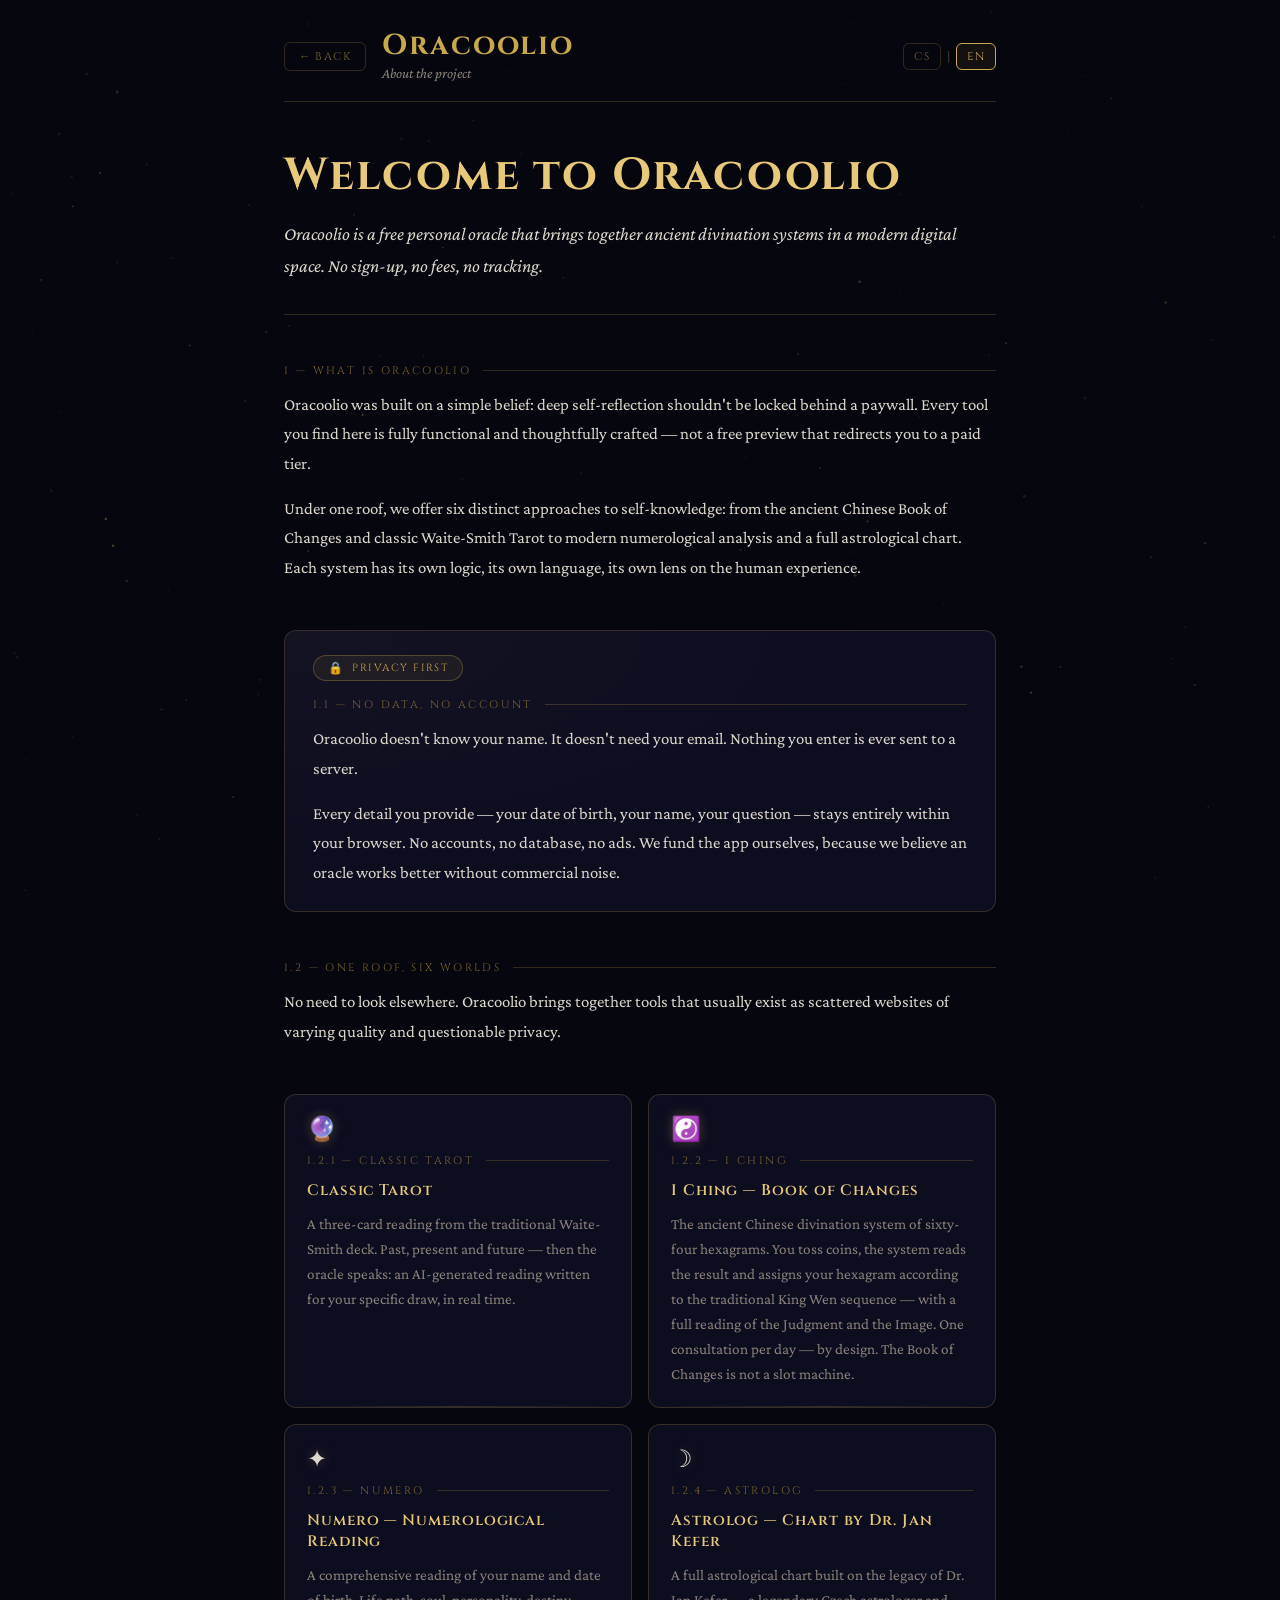
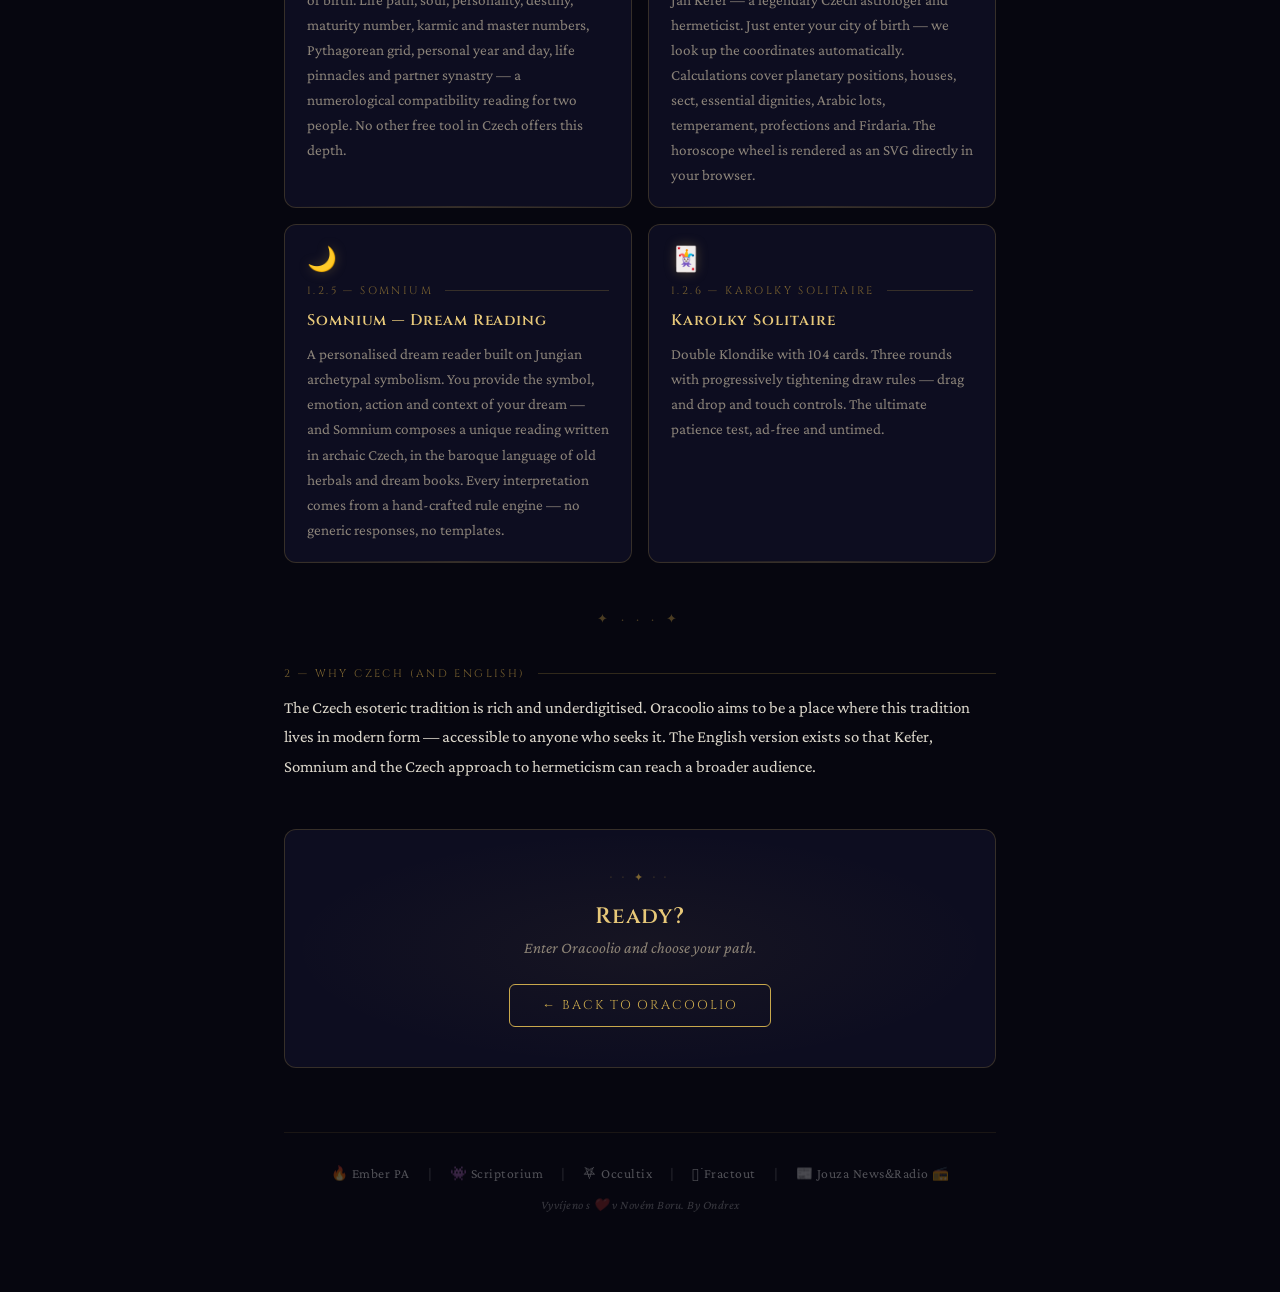
==== about/index.html @ 01c1e84a "Rename about.html to index.html" ====
<!DOCTYPE html>
<html lang="cs">
<head>
  <meta charset="UTF-8">
  <meta name="viewport" content="width=device-width, initial-scale=1.0">
  <title data-cs="O Oracooliu — Bezplatná věštírna online | Oracoolio" data-en="About Oracoolio — Free Oracle Online | Oracoolio">O Oracooliu — Bezplatná věštírna online | Oracoolio</title>
  <meta name="description" content="Oracoolio je bezplatná osobní věštírna — Tarot, I-Ťing, Numerologie, Astrolog, Somnium a Karolky Pasiáns. Bez registrace, bez reklam, bez sledování.">
  <meta name="robots" content="index, follow">
  <link rel="canonical" href="https://oracoolio.com/about/">
  <meta name="author" content="ondrex">
  <meta name="language" content="cs">
  <meta name="geo.region" content="CZ">

  <meta property="og:type"        content="website">
  <meta property="og:locale"      content="cs_CZ">
  <meta property="og:site_name"   content="Oracoolio">
  <meta property="og:title"       content="O Oracooliu — Bezplatná věštírna online">
  <meta property="og:description" content="Šest věšteckých nástrojů pod jednou střechou. Zdarma, bez registrace, bez reklam.">
  <meta property="og:url"         content="https://oracoolio.com/about/">
  <meta property="og:image"       content="https://oracoolio.com/assets/og-image.jpg">
  <meta name="twitter:card"        content="summary_large_image">
  <meta name="twitter:title"       content="O Oracooliu — Bezplatná věštírna online">
  <meta name="twitter:description" content="Šest věšteckých nástrojů pod jednou střechou. Zdarma, bez registrace, bez reklam.">
  <meta name="twitter:image"       content="https://oracoolio.com/assets/og-image.jpg">

  <script type="application/ld+json">
  {
    "@context": "https://schema.org",
    "@type": "AboutPage",
    "name": "O Oracooliu",
    "url": "https://oracoolio.com/about/",
    "description": "Oracoolio je bezplatná osobní věštírna nabízející Tarot, I-Ťing, Numerologii, Astrologii, výklad snů a karetní hry zdarma, bez registrace.",
    "publisher": {
      "@type": "Organization",
      "name": "Oracoolio",
      "url": "https://oracoolio.com/"
    },
    "inLanguage": ["cs", "en"]
  }
  </script>

  <meta name="google-site-verification" content="HeChd4paxpWn6emGa3HjuQyFjuCw85kWsUwtk1IRobY">
  <script async src="https://www.googletagmanager.com/gtag/js?id=G-VW6CLRYTF3"></script>
  <script>window.dataLayer=window.dataLayer||[];function gtag(){dataLayer.push(arguments);}gtag('js',new Date());gtag('config','G-VW6CLRYTF3');</script>
  <script>(function(w,d,s,l,i){w[l]=w[l]||[];w[l].push({'gtm.start':new Date().getTime(),event:'gtm.js'});var f=d.getElementsByTagName(s)[0],j=d.createElement(s),dl=l!='dataLayer'?'&l='+l:'';j.async=true;j.src='https://www.googletagmanager.com/gtm.js?id='+i+dl;f.parentNode.insertBefore(j,f);})(window,document,'script','dataLayer','GTM-5FG6N9KV');</script>
  <script type="text/javascript">(function(c,l,a,r,i,t,y){c[a]=c[a]||function(){(c[a].q=c[a].q||[]).push(arguments)};t=l.createElement(r);t.async=1;t.src="https://www.clarity.ms/tag/"+i;y=l.getElementsByTagName(r)[0];y.parentNode.insertBefore(t,y);})(window,document,"clarity","script","vp48p83k4t");</script>

  <link rel="icon" href="../assets/favicon.ico">
  <link rel="apple-touch-icon" sizes="180x180" href="../assets/apple-touch-icon.png">
  <meta name="theme-color" content="#06060f">
  <link href="https://fonts.googleapis.com/css2?family=Cinzel:wght@400;600;700&family=Crimson+Pro:ital,wght@0,300;0,400;0,600;1,300;1,400&display=swap" rel="stylesheet">

  <style>
    /* ── Design tokens (sdílené s Astrologem) ── */
    :root {
      --gold:        #c9a84c;
      --gold-light:  #e8c97a;
      --gold-dim:    #7a6230;
      --bg-deep:     #06060f;
      --bg-card:     #0d0d20;
      --bg-panel:    #111128;
      --border:      rgba(201,168,76,0.22);
      --border-glow: rgba(201,168,76,0.55);
      --text:        #ddd8cc;
      --text-dim:    #8a8278;
      --text-faint:  #4a4640;
      --radius:      6px;
      --radius-lg:   12px;
    }

    *, *::before, *::after { box-sizing: border-box; margin: 0; padding: 0; }

    html, body {
      background: var(--bg-deep);
      color: var(--text);
      font-family: 'Crimson Pro', Georgia, serif;
      min-height: 100vh;
      overflow-x: hidden;
    }

    /* ── Starfield canvas ── */
    #about-canvas {
      position: fixed; top: 0; left: 0;
      width: 100%; height: 100%;
      pointer-events: none; z-index: 0; opacity: 0.45;
    }

    /* ── Root wrapper ── */
    #about-root {
      position: relative; z-index: 1;
      max-width: 760px;
      margin: 0 auto;
      padding: 32px 24px 80px;
    }

    /* ── Header ── */
    .about-header {
      display: flex;
      align-items: center;
      gap: 16px;
      margin-bottom: 48px;
      padding-bottom: 20px;
      border-bottom: 1px solid var(--border);
    }
    .about-back {
      background: none;
      border: 1px solid var(--border);
      color: var(--gold-dim);
      font-family: 'Cinzel', serif;
      font-size: 0.7rem;
      letter-spacing: 0.1em;
      padding: 6px 14px;
      border-radius: var(--radius);
      cursor: pointer;
      text-decoration: none;
      transition: all 0.25s;
      text-transform: uppercase;
      white-space: nowrap;
    }
    .about-back:hover { border-color: var(--gold); color: var(--gold); background: rgba(201,168,76,0.07); }

    .about-title-group { flex: 1; }
    .about-title {
      font-family: 'Cinzel', serif;
      font-size: 1.8rem;
      font-weight: 700;
      color: var(--gold);
      letter-spacing: 0.06em;
      line-height: 1;
    }
    .about-subtitle {
      font-size: 0.9rem;
      color: var(--text-dim);
      font-style: italic;
      margin-top: 4px;
    }

    /* Lang switch */
    .lang-switch {
      display: flex;
      align-items: center;
      gap: 6px;
    }
    .lang-btn {
      background: none;
      border: 1px solid var(--border);
      color: var(--gold-dim);
      font-family: 'Cinzel', serif;
      font-size: 0.7rem;
      letter-spacing: 0.12em;
      padding: 5px 10px;
      border-radius: var(--radius);
      cursor: pointer;
      transition: all 0.2s;
    }
    .lang-btn.active,
    .lang-btn:hover { border-color: var(--gold); color: var(--gold); background: rgba(201,168,76,0.07); }
    .lang-sep { color: var(--text-faint); font-size: 0.8rem; user-select: none; }

    /* ── Typography ── */
    h1.about-h1 {
      font-family: 'Cinzel', serif;
      font-size: clamp(1.8rem, 5vw, 2.8rem);
      font-weight: 700;
      color: var(--gold-light);
      letter-spacing: 0.04em;
      line-height: 1.15;
      margin-bottom: 18px;
    }

    .about-perex {
      font-size: 1.15rem;
      color: var(--text);
      font-style: italic;
      line-height: 1.7;
      margin-bottom: 48px;
      padding-bottom: 32px;
      border-bottom: 1px solid var(--border);
    }

    /* ── Section headings ── */
    .section-label {
      font-family: 'Cinzel', serif;
      font-size: 0.68rem;
      letter-spacing: 0.22em;
      text-transform: uppercase;
      color: var(--gold-dim);
      margin-bottom: 12px;
      display: flex;
      align-items: center;
      gap: 12px;
    }
    .section-label::after {
      content: '';
      flex: 1;
      height: 1px;
      background: var(--border);
    }

    h2.about-h2 {
      font-family: 'Cinzel', serif;
      font-size: 1.3rem;
      font-weight: 600;
      color: var(--gold);
      letter-spacing: 0.04em;
      margin-bottom: 14px;
    }

    h3.about-h3 {
      font-family: 'Cinzel', serif;
      font-size: 0.95rem;
      font-weight: 600;
      color: var(--gold-light);
      letter-spacing: 0.06em;
      margin-bottom: 10px;
    }

    p.about-p {
      font-size: 1.05rem;
      line-height: 1.75;
      color: var(--text);
      margin-bottom: 16px;
    }
    p.about-p:last-child { margin-bottom: 0; }

    /* ── Sekce bloky ── */
    .about-section {
      margin-bottom: 48px;
    }

    /* ── Privacy card ── */
    .privacy-card {
      background: var(--bg-card);
      border: 1px solid var(--border);
      border-radius: var(--radius-lg);
      padding: 24px 28px;
      margin-bottom: 48px;
      position: relative;
      overflow: hidden;
    }
    .privacy-card::before {
      content: '';
      position: absolute;
      inset: 0;
      background: radial-gradient(ellipse at top left, rgba(201,168,76,0.04) 0%, transparent 60%);
      pointer-events: none;
    }
    .privacy-pill {
      display: inline-flex;
      align-items: center;
      gap: 8px;
      background: rgba(201,168,76,0.08);
      border: 1px solid rgba(201,168,76,0.3);
      border-radius: 100px;
      padding: 4px 14px;
      font-family: 'Cinzel', serif;
      font-size: 0.65rem;
      letter-spacing: 0.14em;
      text-transform: uppercase;
      color: var(--gold);
      margin-bottom: 16px;
    }
    .privacy-pill::before { content: '🔒'; font-size: 0.75rem; }

    /* ── Tool cards grid ── */
    .tools-grid {
      display: grid;
      grid-template-columns: 1fr 1fr;
      gap: 16px;
      margin-bottom: 48px;
    }
    @media (max-width: 560px) {
      .tools-grid { grid-template-columns: 1fr; }
    }

    .tool-card {
      background: var(--bg-card);
      border: 1px solid var(--border);
      border-radius: var(--radius-lg);
      padding: 20px 22px;
      transition: border-color 0.25s, background 0.25s;
      position: relative;
      overflow: hidden;
    }
    .tool-card:hover {
      border-color: rgba(201,168,76,0.45);
      background: #0f0f24;
    }
    .tool-card::after {
      content: '';
      position: absolute;
      bottom: 0; left: 0; right: 0;
      height: 1px;
      background: linear-gradient(90deg, transparent, rgba(201,168,76,0.2), transparent);
    }

    .tool-icon {
      font-size: 1.5rem;
      margin-bottom: 10px;
      display: block;
      filter: drop-shadow(0 0 6px rgba(201,168,76,0.3));
    }
    .tool-name {
      font-family: 'Cinzel', serif;
      font-size: 0.85rem;
      font-weight: 600;
      color: var(--gold);
      letter-spacing: 0.06em;
      margin-bottom: 8px;
    }
    .tool-desc {
      font-size: 0.95rem;
      line-height: 1.65;
      color: var(--text-dim);
    }

    /* ── CTA blok ── */
    .cta-block {
      text-align: center;
      margin-bottom: 64px;
      padding: 40px 32px;
      background: var(--bg-card);
      border: 1px solid var(--border);
      border-radius: var(--radius-lg);
      position: relative;
      overflow: hidden;
    }
    .cta-block::before {
      content: '';
      position: absolute;
      inset: 0;
      background: radial-gradient(ellipse at center, rgba(201,168,76,0.05) 0%, transparent 70%);
      pointer-events: none;
    }
    .cta-ornament {
      font-family: 'Cinzel', serif;
      font-size: 0.7rem;
      letter-spacing: 0.3em;
      color: var(--gold-dim);
      margin-bottom: 16px;
    }
    .cta-headline {
      font-family: 'Cinzel', serif;
      font-size: 1.4rem;
      font-weight: 600;
      color: var(--gold-light);
      margin-bottom: 8px;
      letter-spacing: 0.04em;
    }
    .cta-sub {
      font-size: 1rem;
      color: var(--text-dim);
      font-style: italic;
      margin-bottom: 28px;
    }
    .cta-btn {
      display: inline-block;
      background: none;
      border: 1px solid var(--gold);
      color: var(--gold);
      font-family: 'Cinzel', serif;
      font-size: 0.8rem;
      letter-spacing: 0.15em;
      text-transform: uppercase;
      padding: 12px 32px;
      border-radius: var(--radius);
      text-decoration: none;
      cursor: pointer;
      transition: all 0.25s;
    }
    .cta-btn:hover {
      background: rgba(201,168,76,0.1);
      border-color: var(--gold-light);
      color: var(--gold-light);
      box-shadow: 0 0 20px rgba(201,168,76,0.15);
    }

    /* ── Footer ── */
    .about-footer {
      border-top: 1px solid rgba(201,168,76,0.1);
      padding-top: 28px;
      text-align: center;
    }
    .footer-links {
      display: flex;
      justify-content: center;
      align-items: center;
      gap: 10px;
      flex-wrap: wrap;
      margin-bottom: 12px;
    }
    .footer-sep { color: rgba(255,255,255,0.15); font-size: 0.9rem; user-select: none; }
    .footer-link {
      color: rgba(255,255,255,0.3);
      text-decoration: none;
      font-size: 0.85rem;
      font-family: 'Crimson Pro', Georgia, serif;
      letter-spacing: 0.5px;
      padding: 4px 8px;
      border-radius: var(--radius);
      transition: color 0.3s, text-shadow 0.3s, background 0.3s;
    }
    .footer-ember:hover  { color: #ff6a1a; text-shadow: 0 0 6px rgba(255,106,26,0.9), 0 0 14px rgba(255,80,0,0.7); background: rgba(255,80,0,0.07); }
    .footer-doupe:hover  { color: #a855f7; text-shadow: 0 0 6px rgba(168,85,247,0.9), 0 0 14px rgba(168,85,247,0.6); background: rgba(168,85,247,0.07); }
    .footer-beer:hover   { color: #f59e0b; text-shadow: 0 0 6px rgba(245,158,11,0.9), 0 0 14px rgba(245,158,11,0.6); background: rgba(245,158,11,0.07); }
    .footer-credit {
      color: rgba(255,255,255,0.2);
      font-size: 0.78rem;
      font-style: italic;
      letter-spacing: 0.5px;
    }
    .footer-credit a { color: inherit; text-decoration: none; }
    .footer-heart { display: inline-block; transition: transform 0.3s, filter 0.3s; }
    .footer-credit:hover .footer-heart { transform: scale(1.4); filter: drop-shadow(0 0 4px rgba(233,69,96,0.8)); }

    /* ── Ornament divider ── */
    .ornament {
      text-align: center;
      color: var(--gold-dim);
      letter-spacing: 0.4em;
      font-size: 0.8rem;
      margin: 40px 0;
      opacity: 0.6;
    }

    /* ── Responsive ── */
    @media (max-width: 600px) {
      #about-root { padding: 20px 16px 60px; }
      .about-header { gap: 10px; }
      .about-title { font-size: 1.4rem; }
      .about-subtitle { display: none; }
      .privacy-card { padding: 18px 20px; }
      .cta-block { padding: 28px 20px; }
    }
  </style>
</head>
<body>
<noscript><iframe src="https://www.googletagmanager.com/ns.html?id=GTM-5FG6N9KV" height="0" width="0" style="display:none;visibility:hidden"></iframe></noscript>

<canvas id="about-canvas"></canvas>

<div id="about-root">

  <!-- HEADER -->
  <header class="about-header">
    <a href="../index.html" class="about-back" data-cs="← Zpět" data-en="← Back">← Zpět</a>
    <div class="about-title-group">
      <div class="about-title">Oracoolio</div>
      <div class="about-subtitle" data-cs="O projektu" data-en="About the project">O projektu</div>
    </div>
    <div class="lang-switch">
      <button class="lang-btn active" id="btn-lang-cs" onclick="setLang('cs')">CS</button>
      <span class="lang-sep">|</span>
      <button class="lang-btn" id="btn-lang-en" onclick="setLang('en')">EN</button>
    </div>
  </header>

  <!-- H1 -->
  <h1 class="about-h1" data-cs="Vítejte v Oracooliu" data-en="Welcome to Oracoolio">Vítejte v Oracooliu</h1>

  <!-- PEREX -->
  <p class="about-perex" data-cs="Oracoolio je bezplatná osobní věštírna, která spojuje starobylé věštecké systémy s moderním digitálním prostředím. Bez registrace, bez poplatků, bez sledování." data-en="Oracoolio is a free personal oracle that brings together ancient divination systems in a modern digital space. No sign-up, no fees, no tracking.">
    Oracoolio je bezplatná osobní věštírna, která spojuje starobylé věštecké systémy s moderním digitálním prostředím. Bez registrace, bez poplatků, bez sledování.
  </p>

  <!-- SEKCE 1: Co je Oracoolio -->
  <div class="about-section">
    <div class="section-label" data-cs="1 — Co je Oracoolio" data-en="1 — What is Oracoolio">1 — Co je Oracoolio</div>
    <p class="about-p" data-cs="Oracoolio vzniklo z přesvědčení, že hluboká sebereflexe by neměla být za mříží předplatného. Každý nástroj, který tu najdete, je plně funkční a promyšlený — ne ukázka zdarma, která vás přesměruje k placené verzi." data-en="Oracoolio was built on a simple belief: deep self-reflection shouldn't be locked behind a paywall. Every tool you find here is fully functional and thoughtfully crafted — not a free preview that redirects you to a paid tier.">
      Oracoolio vzniklo z přesvědčení, že hluboká sebereflexe by neměla být za mříží předplatného. Každý nástroj, který tu najdete, je plně funkční a promyšlený — ne ukázka zdarma, která vás přesměruje k placené verzi.
    </p>
    <p class="about-p" data-cs="Pod jednou střechou nabízíme šest odlišných přístupů k sebepoznání: od starověké čínské Knihy proměn přes klasický Waite-Smithův Tarot až po moderní numerologický rozbor nebo plnohodnotný astrologický horoskop. Každý systém má svou vlastní logiku, svůj jazyk a svůj pohled na lidský osud." data-en="Under one roof, we offer six distinct approaches to self-knowledge: from the ancient Chinese Book of Changes and classic Waite-Smith Tarot to modern numerological analysis and a full astrological chart. Each system has its own logic, its own language, its own lens on the human experience.">
      Pod jednou střechou nabízíme šest odlišných přístupů k sebepoznání: od starověké čínské Knihy proměn přes klasický Waite-Smithův Tarot až po moderní numerologický rozbor nebo plnohodnotný astrologický horoskop. Každý systém má svou vlastní logiku, svůj jazyk a svůj pohled na lidský osud.
    </p>
  </div>

  <!-- SEKCE 1.1: Soukromí -->
  <div class="privacy-card">
    <div class="privacy-pill" data-cs="Soukromí na prvním místě" data-en="Privacy first">Soukromí na prvním místě</div>
    <div class="section-label" data-cs="1.1 — Žádná data, žádný účet" data-en="1.1 — No data, no account">1.1 — Žádná data, žádný účet</div>
    <p class="about-p" data-cs="Oracoolio nezná vaše jméno. Nepotřebuje váš e-mail. Nic neodesílá na server." data-en="Oracoolio doesn't know your name. It doesn't need your email. Nothing you enter is ever sent to a server.">
      Oracoolio nezná vaše jméno. Nepotřebuje váš e-mail. Nic neodesílá na server.
    </p>
    <p class="about-p" data-cs="Vše, co zadáte — datum narození, jméno, otázku — zůstává výhradně ve vašem prohlížeči. Žádný účet, žádná databáze, žádná reklama. Provoz aplikace financujeme z vlastních prostředků, protože věříme, že věštírna funguje lépe bez komerčního šumu." data-en="Every detail you provide — your date of birth, your name, your question — stays entirely within your browser. No accounts, no database, no ads. We fund the app ourselves, because we believe an oracle works better without commercial noise.">
      Vše, co zadáte — datum narození, jméno, otázku — zůstává výhradně ve vašem prohlížeči. Žádný účet, žádná databáze, žádná reklama. Provoz aplikace financujeme z vlastních prostředků, protože věříme, že věštírna funguje lépe bez komerčního šumu.
    </p>
  </div>

  <!-- SEKCE 1.2: Nástroje -->
  <div class="about-section">
    <div class="section-label" data-cs="1.2 — Jedna střecha, šest světů" data-en="1.2 — One roof, six worlds">1.2 — Jedna střecha, šest světů</div>
    <p class="about-p" data-cs="Nemusíte hledat jinde. Oracoolio integruje nástroje, které jinak existují jako oddělené weby s různou kvalitou a pochybným soukromím." data-en="No need to look elsewhere. Oracoolio brings together tools that usually exist as scattered websites of varying quality and questionable privacy.">
      Nemusíte hledat jinde. Oracoolio integruje nástroje, které jinak existují jako oddělené weby s různou kvalitou a pochybným soukromím.
    </p>
  </div>

  <!-- TOOL CARDS GRID -->
  <div class="tools-grid">

    <!-- 1.2.1 Tarot -->
    <div class="tool-card">
      <span class="tool-icon">🔮</span>
      <div class="section-label" data-cs="1.2.1 — Klasický Tarot" data-en="1.2.1 — Classic Tarot">1.2.1 — Klasický Tarot</div>
      <h3 class="about-h3" data-cs="Klasický Tarot" data-en="Classic Tarot">Klasický Tarot</h3>
      <p class="tool-desc" data-cs="Výklad ze tří karet na základě tradičního Waite-Smithova souboru. Minulost, přítomnost a budoucnost — a pak promluví věštec: AI výklad vašich karet sestavený přímo pro váš konkrétní tah, v reálném čase." data-en="A three-card reading from the traditional Waite-Smith deck. Past, present and future — then the oracle speaks: an AI-generated reading written for your specific draw, in real time.">
        Výklad ze tří karet na základě tradičního Waite-Smithova souboru. Minulost, přítomnost a budoucnost — a pak promluví věštec: AI výklad vašich karet sestavený přímo pro váš konkrétní tah, v reálném čase.
      </p>
    </div>

    <!-- 1.2.2 I-Ťing -->
    <div class="tool-card">
      <span class="tool-icon">☯️</span>
      <div class="section-label" data-cs="1.2.2 — I-Ťing" data-en="1.2.2 — I Ching">1.2.2 — I-Ťing</div>
      <h3 class="about-h3" data-cs="I-Ťing — Kniha proměn" data-en="I Ching — Book of Changes">I-Ťing — Kniha proměn</h3>
      <p class="tool-desc" data-cs="Starověký čínský věštecký systém postavený na šedesáti čtyřech hexagramech. Házíte mincemi, systém čte výsledek a přiřadí vám hexagram podle tradiční King Wen sekvence — s plným výkladem rozsudku a obrazu. Každý den jedna konzultace — záměrně. Kniha proměn není automat." data-en="The ancient Chinese divination system of sixty-four hexagrams. You toss coins, the system reads the result and assigns your hexagram according to the traditional King Wen sequence — with a full reading of the Judgment and the Image. One consultation per day — by design. The Book of Changes is not a slot machine.">
        Starověký čínský věštecký systém postavený na šedesáti čtyřech hexagramech. Házíte mincemi, systém čte výsledek a přiřadí vám hexagram podle tradiční King Wen sekvence — s plným výkladem rozsudku a obrazu. Každý den jedna konzultace — záměrně. Kniha proměn není automat.
      </p>
    </div>

    <!-- 1.2.3 Numero -->
    <div class="tool-card">
      <span class="tool-icon">✦</span>
      <div class="section-label" data-cs="1.2.3 — Numero" data-en="1.2.3 — Numero">1.2.3 — Numero</div>
      <h3 class="about-h3" data-cs="Numero — Numerologický rozbor" data-en="Numero — Numerological Reading">Numero — Numerologický rozbor</h3>
      <p class="tool-desc" data-cs="Komplexní výklad vašeho jména a data narození. Číslo životní cesty, duše, osobnosti, osudu, číslo zralosti, karmická čísla, mistrovská čísla, Pythagorova mřížka, osobní rok a den, životní vrcholy a partnerská synastrie — numerologická kompatibilita dvou lidí. Žádný jiný bezplatný nástroj v češtině nenabízí takovou hloubku." data-en="A comprehensive reading of your name and date of birth. Life path, soul, personality, destiny, maturity number, karmic and master numbers, Pythagorean grid, personal year and day, life pinnacles and partner synastry — a numerological compatibility reading for two people. No other free tool in Czech offers this depth.">
        Komplexní výklad vašeho jména a data narození. Číslo životní cesty, duše, osobnosti, osudu, číslo zralosti, karmická čísla, mistrovská čísla, Pythagorova mřížka, osobní rok a den, životní vrcholy a partnerská synastrie — numerologická kompatibilita dvou lidí. Žádný jiný bezplatný nástroj v češtině nenabízí takovou hloubku.
      </p>
    </div>

    <!-- 1.2.4 Astrolog -->
    <div class="tool-card">
      <span class="tool-icon">☽</span>
      <div class="section-label" data-cs="1.2.4 — Astrolog" data-en="1.2.4 — Astrolog">1.2.4 — Astrolog</div>
      <h3 class="about-h3" data-cs="Astrolog — Horoskop dle Dr. Jana Kefera" data-en="Astrolog — Chart by Dr. Jan Kefer">Astrolog — Horoskop dle Dr. Jana Kefera</h3>
      <p class="tool-desc" data-cs="Plnohodnotný astrologický horoskop postavený na odkazu Dr. Jana Kefera — legendárního českého astrologa a hermetika. Stačí zadat město narození — polohu dohledáme automaticky. Výpočty pokrývají planetární pozice, domy, sektu, esenciální dignity, arabské losy, temperament, profekce a Firdárii. SVG kolo horoskopu generované přímo ve vašem prohlížeči." data-en="A full astrological chart built on the legacy of Dr. Jan Kefer — a legendary Czech astrologer and hermeticist. Just enter your city of birth — we look up the coordinates automatically. Calculations cover planetary positions, houses, sect, essential dignities, Arabic lots, temperament, profections and Firdaria. The horoscope wheel is rendered as an SVG directly in your browser.">
        Plnohodnotný astrologický horoskop postavený na odkazu Dr. Jana Kefera — legendárního českého astrologa a hermetika. Stačí zadat město narození — polohu dohledáme automaticky. Výpočty pokrývají planetární pozice, domy, sektu, esenciální dignity, arabské losy, temperament, profekce a Firdárii. SVG kolo horoskopu generované přímo ve vašem prohlížeči.
      </p>
    </div>

    <!-- 1.2.5 Somnium -->
    <div class="tool-card">
      <span class="tool-icon">🌙</span>
      <div class="section-label" data-cs="1.2.5 — Somnium" data-en="1.2.5 — Somnium">1.2.5 — Somnium</div>
      <h3 class="about-h3" data-cs="Somnium — Výklad snů" data-en="Somnium — Dream Reading">Somnium — Výklad snů</h3>
      <p class="tool-desc" data-cs="Personalizovaný snář postavený na jungiánské archetypalní symbolice. Zadáte symbol, emoci, děj a kontext svého snu — a Somnium složí jedinečný výklad psaný v arkaické češtině, barokním jazykem starých herbářů a snářů. Každá interpretace je výsledkem ručně sestaveného pravidlového enginu — žádné generické odpovědi, žádné šablony." data-en="A personalised dream reader built on Jungian archetypal symbolism. You provide the symbol, emotion, action and context of your dream — and Somnium composes a unique reading written in archaic Czech, in the baroque language of old herbals and dream books. Every interpretation comes from a hand-crafted rule engine — no generic responses, no templates.">
        Personalizovaný snář postavený na jungiánské archetypalní symbolice. Zadáte symbol, emoci, děj a kontext svého snu — a Somnium složí jedinečný výklad psaný v arkaické češtině, barokním jazykem starých herbářů a snářů. Každá interpretace je výsledkem ručně sestaveného pravidlového enginu — žádné generické odpovědi, žádné šablony.
      </p>
    </div>

    <!-- 1.2.6 Karolky -->
    <div class="tool-card">
      <span class="tool-icon">🃏</span>
      <div class="section-label" data-cs="1.2.6 — Karolky Pasiáns" data-en="1.2.6 — Karolky Solitaire">1.2.6 — Karolky Pasiáns</div>
      <h3 class="about-h3" data-cs="Karolky Pasiáns" data-en="Karolky Solitaire">Karolky Pasiáns</h3>
      <p class="tool-desc" data-cs="Double Klondike se 104 kartami. Tři kola se stupňující se obtížností lízu — drag &amp; drop i dotykové ovládání. Největší zkouška trpělivosti, bez reklam a bez odpočítávání." data-en="Double Klondike with 104 cards. Three rounds with progressively tightening draw rules — drag and drop and touch controls. The ultimate patience test, ad-free and untimed.">
        Double Klondike se 104 kartami. Tři kola se stupňující se obtížností lízu — drag &amp; drop i dotykové ovládání. Největší zkouška trpělivosti, bez reklam a bez odpočítávání.
      </p>
    </div>

  </div><!-- /.tools-grid -->

  <div class="ornament">✦ · · · ✦</div>

  <!-- SEKCE 2: Proč česky -->
  <div class="about-section">
    <div class="section-label" data-cs="2 — Proč česky (a anglicky)" data-en="2 — Why Czech (and English)">2 — Proč česky (a anglicky)</div>
    <p class="about-p" data-cs="Česká ezoterická tradice je bohatá a nedostatečně digitalizovaná. Oracoolio chce být místem, kde tato tradice žije v moderní formě — dostupná každému, kdo hledá. Anglická verze vznikla proto, aby Kefer, Somnium a český přístup k hermetismu mohly oslovit i širší publikum." data-en="The Czech esoteric tradition is rich and underdigitised. Oracoolio aims to be a place where this tradition lives in modern form — accessible to anyone who seeks it. The English version exists so that Kefer, Somnium and the Czech approach to hermeticism can reach a broader audience.">
      Česká ezoterická tradice je bohatá a nedostatečně digitalizovaná. Oracoolio chce být místem, kde tato tradice žije v moderní formě — dostupná každému, kdo hledá. Anglická verze vznikla proto, aby Kefer, Somnium a český přístup k hermetismu mohly oslovit i širší publikum.
    </p>
  </div>

  <!-- CTA -->
  <div class="cta-block">
    <div class="cta-ornament">· · ✦ · ·</div>
    <div class="cta-headline" data-cs="Připraveni?" data-en="Ready?">Připraveni?</div>
    <div class="cta-sub" data-cs="Vstupte do Oracoolia a vyberte svůj nástroj." data-en="Enter Oracoolio and choose your path.">Vstupte do Oracoolia a vyberte svůj nástroj.</div>
    <a href="../index.html" class="cta-btn" data-cs="← Zpět do Oracoolia" data-en="← Back to Oracoolio">← Zpět do Oracoolia</a>
  </div>

  <!-- FOOTER -->
  <footer class="about-footer">
    <div class="footer-links">
      <a href="https://ember-pa.cz" target="_blank" rel="noopener" class="footer-link footer-ember">🔥 Ember PA</a>
      <span class="footer-sep">|</span>
      <a href="https://myscriptorium.cz" target="_blank" rel="noopener" class="footer-link footer-doupe">👾 Scriptorium</a>
      <span class="footer-sep">|</span>
      <a href="https://occultix.app" target="_blank" rel="noopener" class="footer-link footer-beer">⛧ Occultix</a>
      <span class="footer-sep">|</span>
      <a href="https://fractout.com" target="_blank" rel="noopener" class="footer-link footer-doupe">𖦹ׂ Fractout</a>
      <span class="footer-sep">|</span>
      <a href="https://newsandradio.cz" target="_blank" rel="noopener" class="footer-link footer-doupe">📰 Jouza News&amp;Radio 📻</a>
    </div>
    <div class="footer-credit">
      Vyvíjeno s <span class="footer-heart">❤️</span> v Novém Boru. By <a href="https://ember-pa.cz" target="_blank" rel="noopener">Ondrex</a>
    </div>
  </footer>

</div><!-- /#about-root -->

<!-- Starfield canvas -->
<script>
(function() {
  const canvas = document.getElementById('about-canvas');
  const ctx = canvas.getContext('2d');
  const GOLD = 'rgba(201,168,76,';
  let stars = [];

  function resize() {
    canvas.width  = window.innerWidth;
    canvas.height = window.innerHeight;
    draw();
  }

  function initStars(n) {
    stars = [];
    for (let i = 0; i < n; i++) {
      stars.push({
        x: Math.random(), y: Math.random(),
        r: Math.random() * 1.2 + 0.2,
        a: Math.random() * 0.6 + 0.15,
        speed: Math.random() * 0.0003 + 0.0001,
        phase: Math.random() * Math.PI * 2
      });
    }
  }

  function draw() {
    const W = canvas.width, H = canvas.height;
    ctx.clearRect(0, 0, W, H);
    const t = Date.now() * 0.001;
    stars.forEach(s => {
      const pulse = s.a * (0.7 + 0.3 * Math.sin(t * s.speed * 1000 + s.phase));
      ctx.beginPath();
      ctx.arc(s.x * W, s.y * H, s.r, 0, Math.PI * 2);
      ctx.fillStyle = GOLD + pulse + ')';
      ctx.fill();
    });
    requestAnimationFrame(draw);
  }

  initStars(180);
  resize();
  window.addEventListener('resize', resize);
})();
</script>

<!-- Lokalizace -->
<script>
function setLang(lang) {
  localStorage.setItem('oracoolio_lang', lang);
  document.documentElement.lang = lang;

  // Title tag
  const titleEl = document.querySelector('title');
  if (titleEl) {
    titleEl.textContent = lang === 'en'
      ? 'About Oracoolio — Free Oracle Online | Oracoolio'
      : 'O Oracooliu — Bezplatná věštírna online | Oracoolio';
  }

  // Lang buttons
  document.getElementById('btn-lang-cs').classList.toggle('active', lang === 'cs');
  document.getElementById('btn-lang-en').classList.toggle('active', lang === 'en');

  // data-cs / data-en elements
  document.querySelectorAll('[data-cs]').forEach(el => {
    const val = lang === 'en' ? el.dataset.en : el.dataset.cs;
    if (!val) return;
    if (el.tagName === 'INPUT' || el.tagName === 'TEXTAREA') {
      el.placeholder = val;
    } else {
      el.textContent = val;
    }
  });
}

document.addEventListener('DOMContentLoaded', () => {
  const saved = localStorage.getItem('oracoolio_lang');
  const browser = (navigator.language || 'cs').startsWith('en') ? 'en' : 'cs';
  setLang(saved || browser);
});
</script>

</body>
</html>
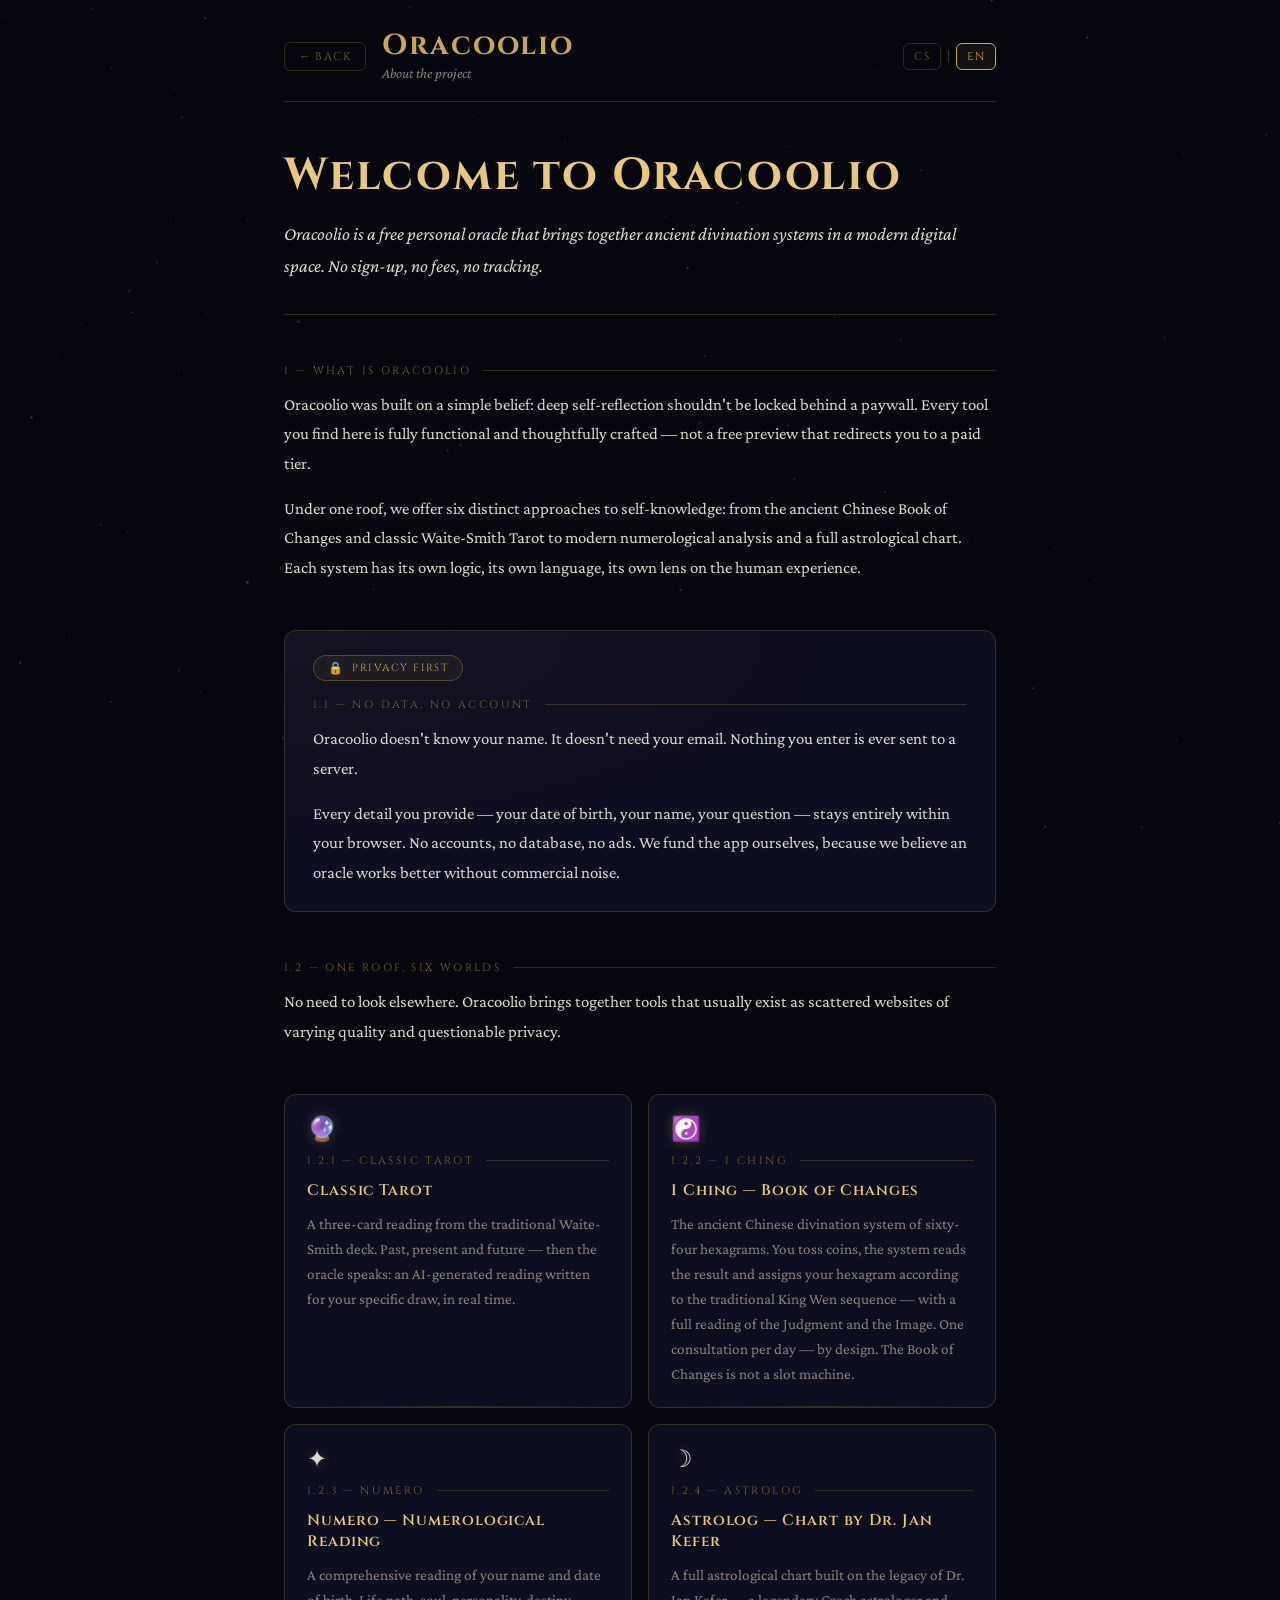
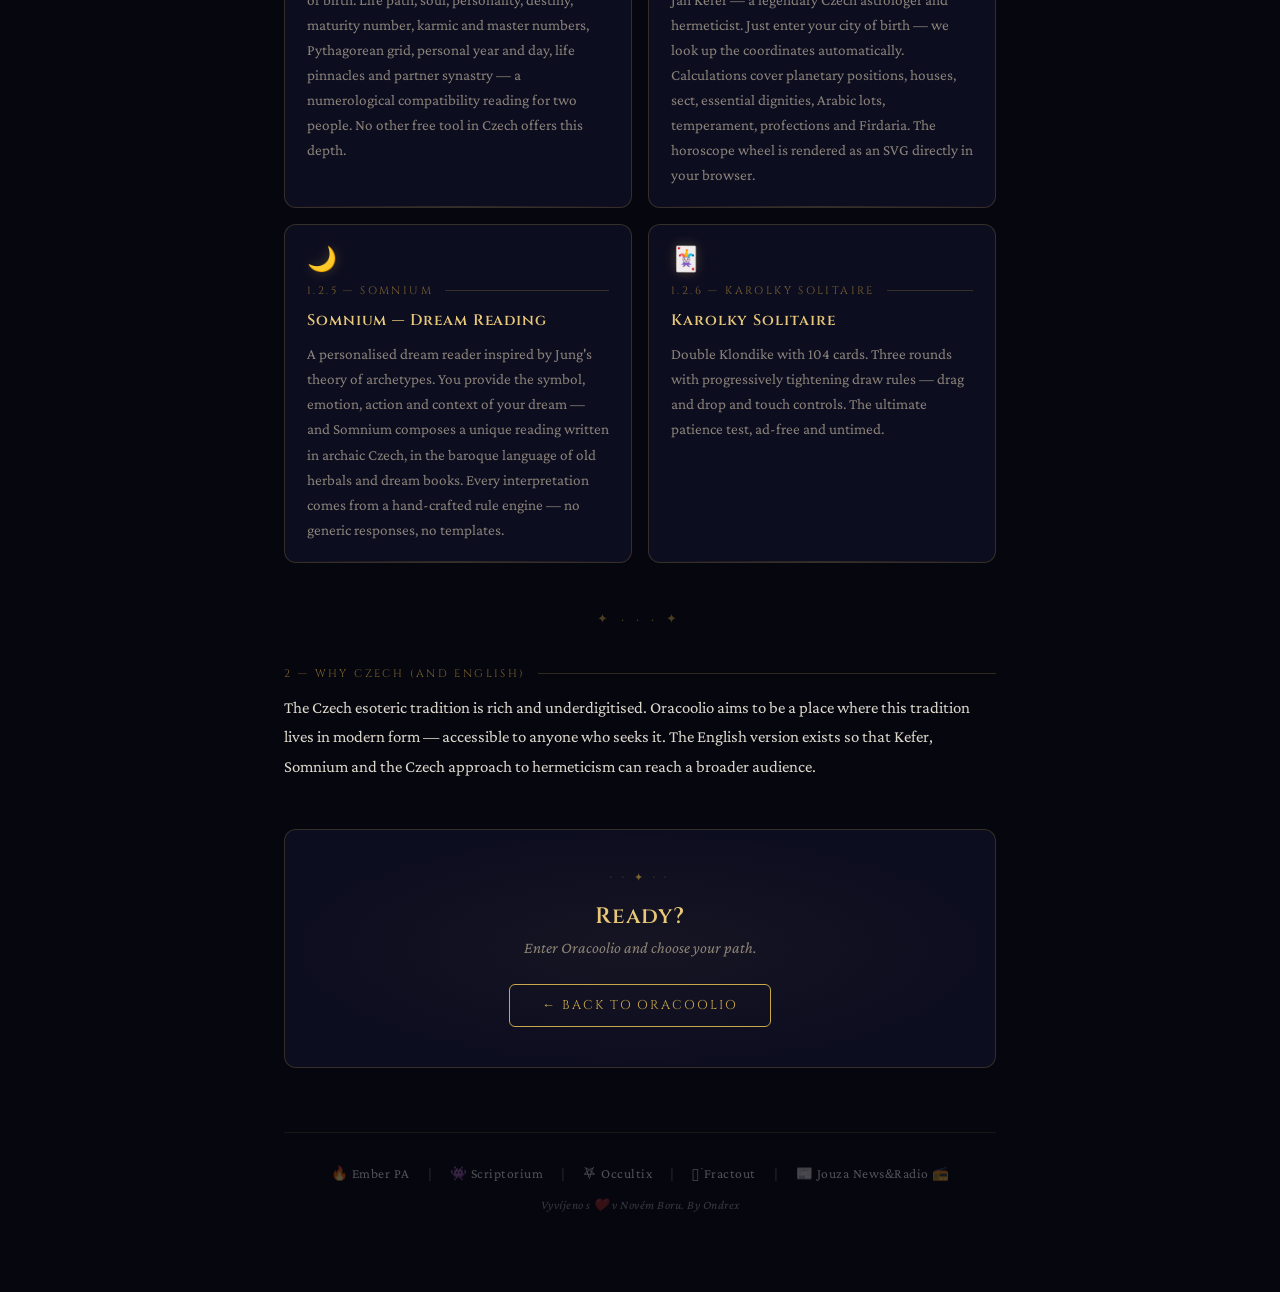
==== commit ba4ee425: "Update index.html" ====
--- a/about/index.html
+++ b/about/index.html
@@ -542,8 +542,8 @@
       <span class="tool-icon">🌙</span>
       <div class="section-label" data-cs="1.2.5 — Somnium" data-en="1.2.5 — Somnium">1.2.5 — Somnium</div>
       <h3 class="about-h3" data-cs="Somnium — Výklad snů" data-en="Somnium — Dream Reading">Somnium — Výklad snů</h3>
-      <p class="tool-desc" data-cs="Personalizovaný snář postavený na jungiánské archetypalní symbolice. Zadáte symbol, emoci, děj a kontext svého snu — a Somnium složí jedinečný výklad psaný v arkaické češtině, barokním jazykem starých herbářů a snářů. Každá interpretace je výsledkem ručně sestaveného pravidlového enginu — žádné generické odpovědi, žádné šablony." data-en="A personalised dream reader built on Jungian archetypal symbolism. You provide the symbol, emotion, action and context of your dream — and Somnium composes a unique reading written in archaic Czech, in the baroque language of old herbals and dream books. Every interpretation comes from a hand-crafted rule engine — no generic responses, no templates.">
-        Personalizovaný snář postavený na jungiánské archetypalní symbolice. Zadáte symbol, emoci, děj a kontext svého snu — a Somnium složí jedinečný výklad psaný v arkaické češtině, barokním jazykem starých herbářů a snářů. Každá interpretace je výsledkem ručně sestaveného pravidlového enginu — žádné generické odpovědi, žádné šablony.
+      <p class="tool-desc" data-cs="Personalizovaný snář inspirovaný Jungovou teorií archetypů. Zadáte symbol, emoci, děj a kontext svého snu — a Somnium složí jedinečný výklad psaný v arkaické češtině, barokním jazykem starých herbářů a snářů. Každá interpretace je výsledkem ručně sestaveného pravidlového enginu — žádné generické odpovědi, žádné šablony." data-en="A personalised dream reader inspired by Jung's theory of archetypes. You provide the symbol, emotion, action and context of your dream — and Somnium composes a unique reading written in archaic Czech, in the baroque language of old herbals and dream books. Every interpretation comes from a hand-crafted rule engine — no generic responses, no templates.">
+        Personalizovaný snář inspirovaný Jungovou teorií archetypů. Zadáte symbol, emoci, děj a kontext svého snu — a Somnium složí jedinečný výklad psaný v arkaické češtině, barokním jazykem starých herbářů a snářů. Každá interpretace je výsledkem ručně sestaveného pravidlového enginu — žádné generické odpovědi, žádné šablony.
       </p>
     </div>
 
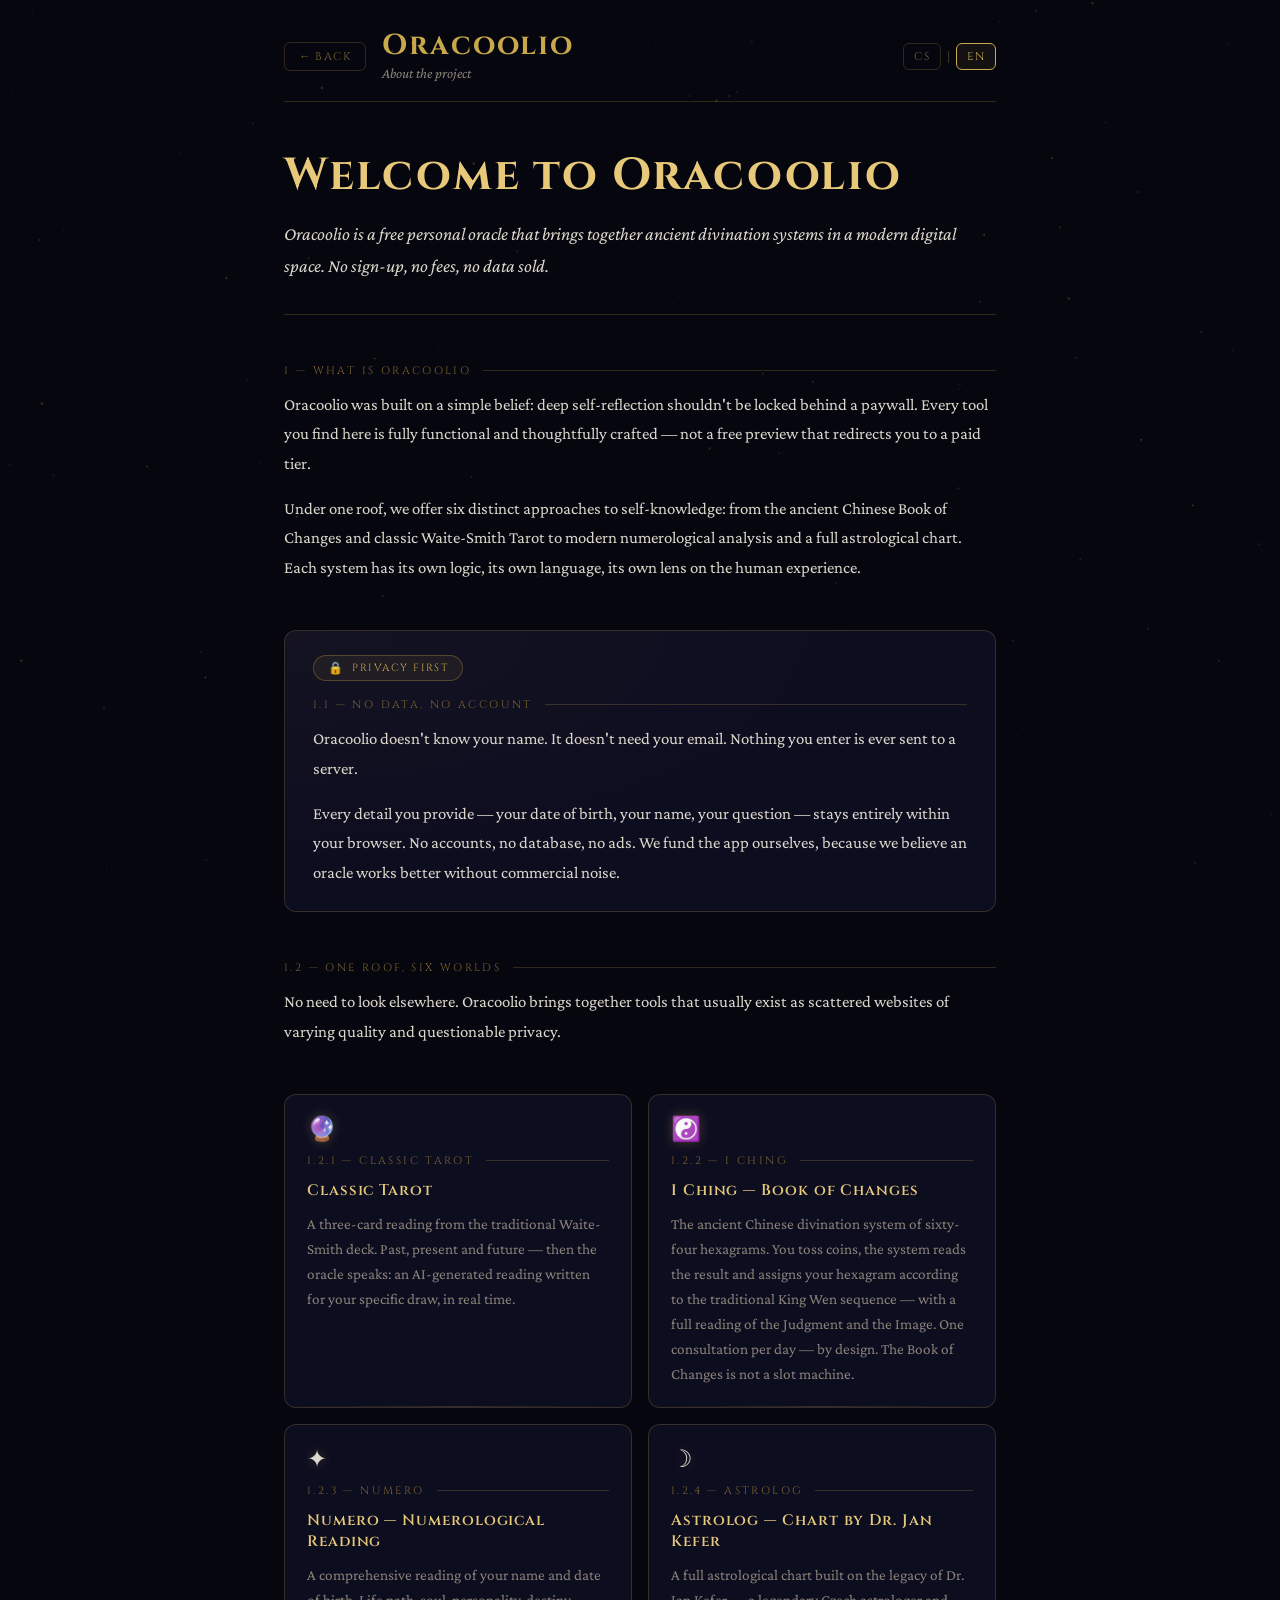
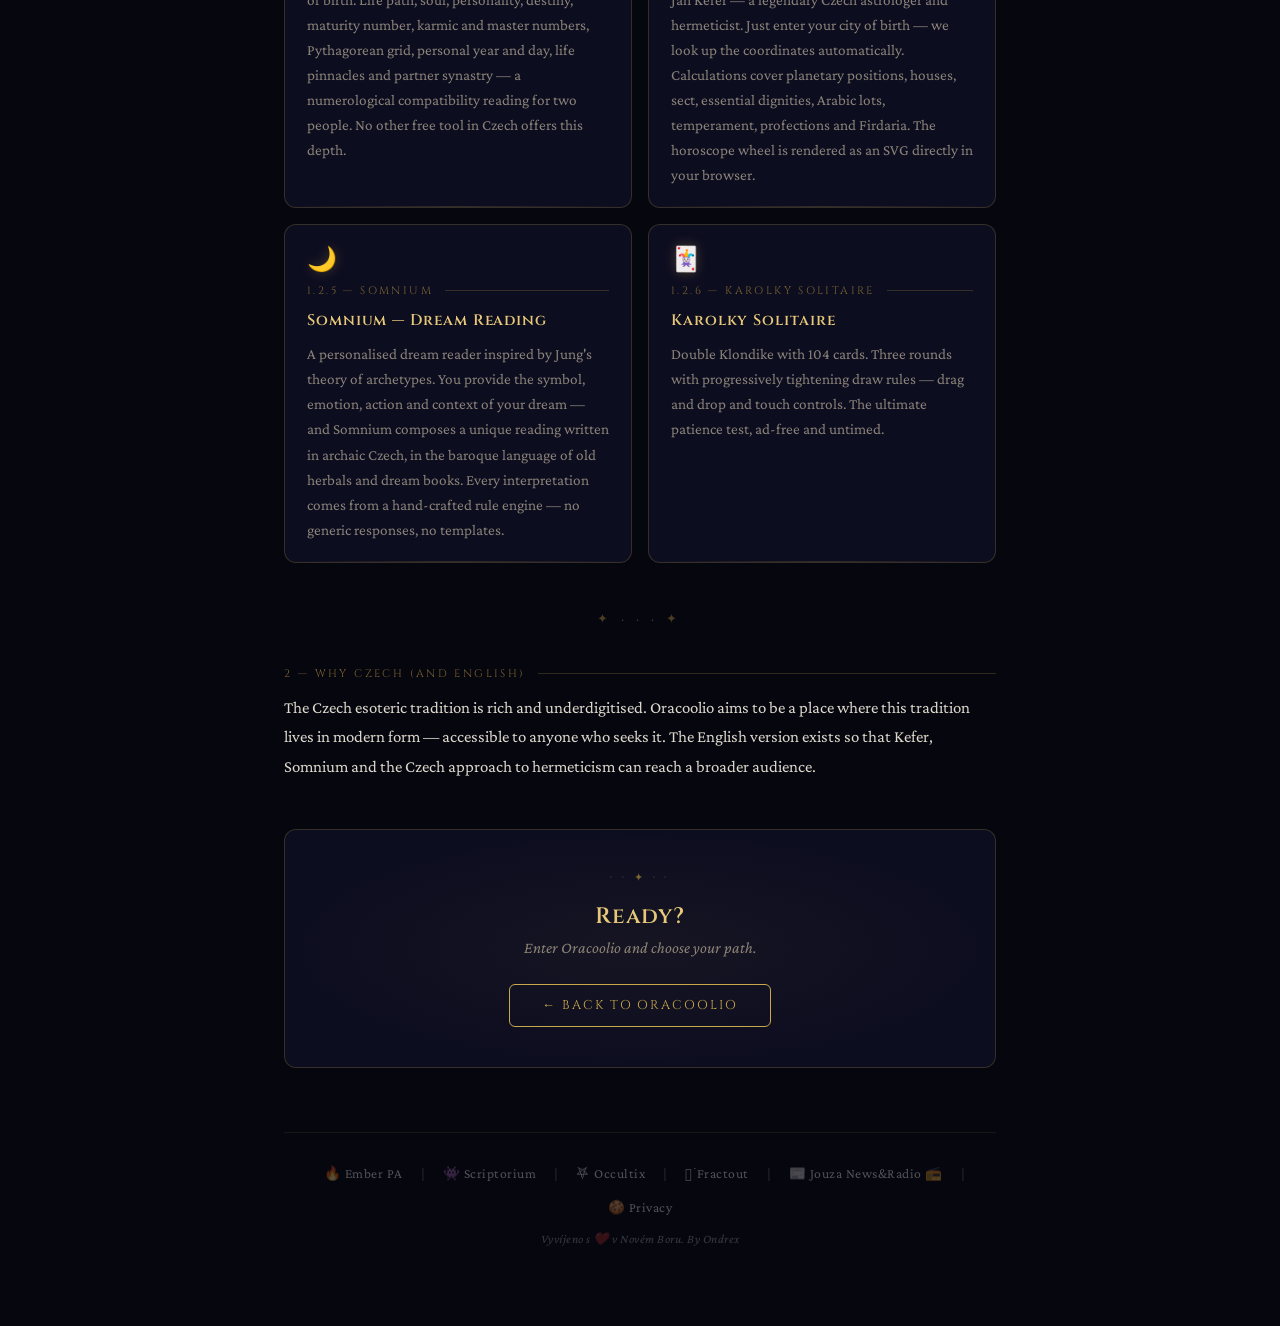
==== commit c7d9849c: "Update meta description and privacy statements" ====
--- a/about/index.html
+++ b/about/index.html
@@ -4,7 +4,7 @@
   <meta charset="UTF-8">
   <meta name="viewport" content="width=device-width, initial-scale=1.0">
   <title data-cs="O Oracooliu — Bezplatná věštírna online | Oracoolio" data-en="About Oracoolio — Free Oracle Online | Oracoolio">O Oracooliu — Bezplatná věštírna online | Oracoolio</title>
-  <meta name="description" content="Oracoolio je bezplatná osobní věštírna — Tarot, I-Ťing, Numerologie, Astrolog, Somnium a Karolky Pasiáns. Bez registrace, bez reklam, bez sledování.">
+  <meta name="description" content="Oracoolio je bezplatná osobní věštírna — Tarot, I-Ťing, Numerologie, Astrolog, Somnium a Karolky Pasiáns. Bez registrace, bez reklam, bez prodeje dat.">
   <meta name="robots" content="index, follow">
   <link rel="canonical" href="https://oracoolio.com/about/">
   <meta name="author" content="ondrex">
@@ -40,10 +40,11 @@
   </script>
 
   <meta name="google-site-verification" content="HeChd4paxpWn6emGa3HjuQyFjuCw85kWsUwtk1IRobY">
+  <!-- Google Consent Mode v2 (advanced) — výchozí stav, musí být před GTM/Clarity -->
+  <script>window.dataLayer=window.dataLayer||[];function gtag(){dataLayer.push(arguments);}gtag('consent','default',{ad_storage:'denied',ad_user_data:'denied',ad_personalization:'denied',analytics_storage:'denied',functionality_storage:'denied',wait_for_update:500});gtag('set','ads_data_redaction',true);function orcLoadClarity(){(function(c,l,a,r,i,t,y){c[a]=c[a]||function(){(c[a].q=c[a].q||[]).push(arguments)};t=l.createElement(r);t.async=1;t.src="https://www.clarity.ms/tag/"+i;y=l.getElementsByTagName(r)[0];y.parentNode.insertBefore(t,y);})(window,document,"clarity","script","vp48p83k4t");}try{if(localStorage.getItem('oracoolio_consent')==='granted'){gtag('consent','update',{analytics_storage:'granted',functionality_storage:'granted'});orcLoadClarity();}}catch(e){}</script>
   <script async src="https://www.googletagmanager.com/gtag/js?id=G-VW6CLRYTF3"></script>
-  <script>window.dataLayer=window.dataLayer||[];function gtag(){dataLayer.push(arguments);}gtag('js',new Date());gtag('config','G-VW6CLRYTF3');</script>
+  <script>gtag('js',new Date());gtag('config','G-VW6CLRYTF3');</script>
   <script>(function(w,d,s,l,i){w[l]=w[l]||[];w[l].push({'gtm.start':new Date().getTime(),event:'gtm.js'});var f=d.getElementsByTagName(s)[0],j=d.createElement(s),dl=l!='dataLayer'?'&l='+l:'';j.async=true;j.src='https://www.googletagmanager.com/gtm.js?id='+i+dl;f.parentNode.insertBefore(j,f);})(window,document,'script','dataLayer','GTM-5FG6N9KV');</script>
-  <script type="text/javascript">(function(c,l,a,r,i,t,y){c[a]=c[a]||function(){(c[a].q=c[a].q||[]).push(arguments)};t=l.createElement(r);t.async=1;t.src="https://www.clarity.ms/tag/"+i;y=l.getElementsByTagName(r)[0];y.parentNode.insertBefore(t,y);})(window,document,"clarity","script","vp48p83k4t");</script>
 
   <link rel="icon" href="../assets/favicon.ico">
   <link rel="apple-touch-icon" sizes="180x180" href="../assets/apple-touch-icon.png">
@@ -459,8 +460,8 @@
   <h1 class="about-h1" data-cs="Vítejte v Oracooliu" data-en="Welcome to Oracoolio">Vítejte v Oracooliu</h1>
 
   <!-- PEREX -->
-  <p class="about-perex" data-cs="Oracoolio je bezplatná osobní věštírna, která spojuje starobylé věštecké systémy s moderním digitálním prostředím. Bez registrace, bez poplatků, bez sledování." data-en="Oracoolio is a free personal oracle that brings together ancient divination systems in a modern digital space. No sign-up, no fees, no tracking.">
-    Oracoolio je bezplatná osobní věštírna, která spojuje starobylé věštecké systémy s moderním digitálním prostředím. Bez registrace, bez poplatků, bez sledování.
+  <p class="about-perex" data-cs="Oracoolio je bezplatná osobní věštírna, která spojuje starobylé věštecké systémy s moderním digitálním prostředím. Bez registrace, bez poplatků, bez prodeje dat." data-en="Oracoolio is a free personal oracle that brings together ancient divination systems in a modern digital space. No sign-up, no fees, no data sold.">
+    Oracoolio je bezplatná osobní věštírna, která spojuje starobylé věštecké systémy s moderním digitálním prostředím. Bez registrace, bez poplatků, bez prodeje dat.
   </p>
 
   <!-- SEKCE 1: Co je Oracoolio -->
@@ -589,6 +590,8 @@
       <a href="https://fractout.com" target="_blank" rel="noopener" class="footer-link footer-doupe">𖦹ׂ Fractout</a>
       <span class="footer-sep">|</span>
       <a href="https://newsandradio.cz" target="_blank" rel="noopener" class="footer-link footer-doupe">📰 Jouza News&amp;Radio 📻</a>
+      <span class="footer-sep">|</span>
+      <a href="#" class="footer-link footer-doupe" onclick="if(typeof oracoolioConsentInfo==='function')oracoolioConsentInfo();return false;" data-cs="🍪 Soukromí" data-en="🍪 Privacy">🍪 Soukromí</a>
     </div>
     <div class="footer-credit">
       Vyvíjeno s <span class="footer-heart">❤️</span> v Novém Boru. By <a href="https://ember-pa.cz" target="_blank" rel="noopener">Ondrex</a>
@@ -644,6 +647,8 @@
 })();
 </script>
 
+<script src="../consent.js"></script>
+
 <!-- Lokalizace -->
 <script>
 function setLang(lang) {
